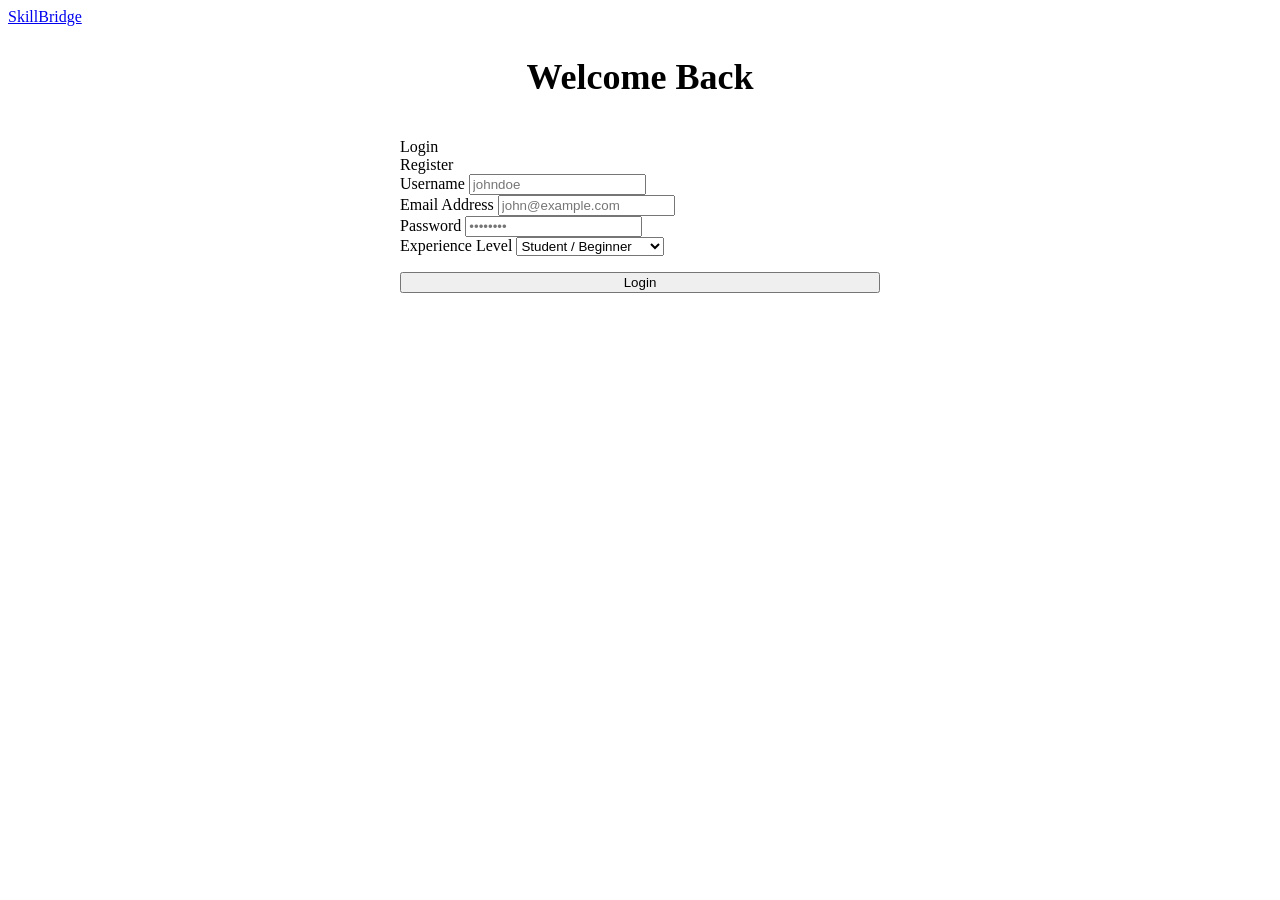
==== frontend/auth.html @ f8581ce5 "feat: Initialize SkillBridge application with user authentication, skill roadmaps, and data manageme" ====
<!DOCTYPE html>
<html lang="en">
<head>
    <meta charset="UTF-8">
    <meta name="viewport" content="width=device-width, initial-scale=1.0">
    <title>SkillBridge | Join Us</title>
    <link rel="stylesheet" href="css/style.css">
</head>
<body>
    <nav>
        <div class="container">
            <a href="index.html" class="logo"><div class="logo-dot"></div>SkillBridge</a>
        </div>
    </nav>

    <div class="auth-container container">
        <div class="glass-card fade-in" style="max-width: 480px; margin: 0 auto;">
            <h2 style="text-align: center; margin-bottom: 2.5rem; font-size: 2.25rem; font-weight: 700;" id="auth-title">Welcome Back</h2>
            
            <div class="auth-tabs">
                <div class="auth-tab active" id="tab-login" onclick="switchAuth('login')">Login</div>
                <div class="auth-tab" id="tab-register" onclick="switchAuth('register')">Register</div>
            </div>

            <form id="auth-form">
                <div id="username-group" class="form-group hidden">
                    <label for="username">Username</label>
                    <input type="text" id="username" placeholder="johndoe">
                </div>
                <div class="form-group">
                    <label for="email">Email Address</label>
                    <input type="email" id="email" placeholder="john@example.com" required>
                </div>
                <div class="form-group">
                    <label for="password">Password</label>
                    <input type="password" id="password" placeholder="••••••••" required>
                </div>
                <div id="experience-group" class="form-group hidden">
                    <label for="experience">Experience Level</label>
                    <select id="experience">
                        <option value="student">Student / Beginner</option>
                        <option value="professional">Working Professional</option>
                    </select>
                </div>
                <button type="submit" class="btn btn-primary" style="width: 100%; margin-top: 1rem" id="auth-submit">Login</button>
            </form>
            
            <p id="auth-message" style="text-align: center; margin-top: 1.5rem; color: var(--error); font-size: 0.9rem; min-height: 1.5rem"></p>
        </div>
    </div>

    <script src="js/api.js"></script>
    <script src="js/auth.js"></script>
</body>
</html>
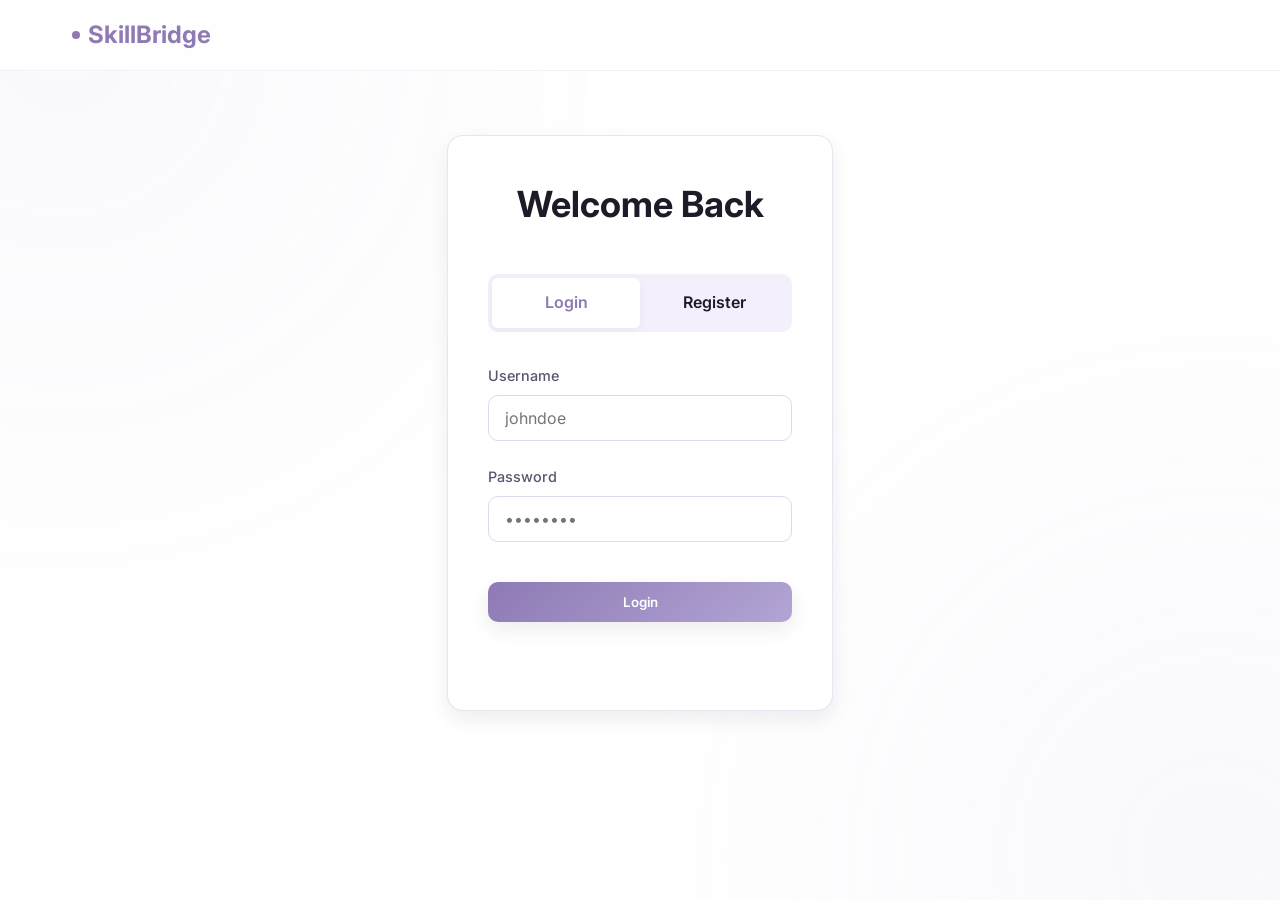
==== commit e93d2d4c: "feat: Added login, signup, and interactive onboarding with dynamic questions" ====
--- a/frontend/auth.html
+++ b/frontend/auth.html
@@ -23,26 +23,103 @@
             </div>
 
             <form id="auth-form">
-                <div id="username-group" class="form-group hidden">
-                    <label for="username">Username</label>
-                    <input type="text" id="username" placeholder="johndoe">
+                <div id="step-1" class="auth-step">
+                    <div id="username-group" class="form-group">
+                        <label for="username">Username</label>
+                        <input type="text" id="username" placeholder="johndoe" required>
+                    </div>
+                    <div class="form-group">
+                        <label for="password">Password</label>
+                        <input type="password" id="password" placeholder="••••••••" required>
+                    </div>
+                    <button type="button" class="btn btn-primary hidden" style="width: 100%; margin-top: 1rem" id="btn-next">Next</button>
+                    <button type="submit" class="btn btn-primary" style="width: 100%; margin-top: 1rem" id="auth-submit">Login</button>
                 </div>
-                <div class="form-group">
-                    <label for="email">Email Address</label>
-                    <input type="email" id="email" placeholder="john@example.com" required>
+
+                <div id="step-2" class="auth-step hidden">
+                    <div class="form-group">
+                        <label for="semester">Engineering Semester</label>
+                        <select id="semester">
+                            <option value="1">Semester 1</option>
+                            <option value="2">Semester 2</option>
+                            <option value="3">Semester 3</option>
+                            <option value="4">Semester 4</option>
+                            <option value="5">Semester 5</option>
+                            <option value="6">Semester 6</option>
+                            <option value="7">Semester 7</option>
+                            <option value="8">Semester 8</option>
+                        </select>
+                    </div>
+                    <div class="form-group">
+                        <label for="branch">Branch</label>
+                        <select id="branch" onchange="document.getElementById('other-branch').classList.toggle('hidden', this.value !== 'OTHER')">
+                            <option value="CSE">Computer Science & Engineering</option>
+                            <option value="IT">Information Technology</option>
+                            <option value="ECE">Electronics & Communication</option>
+                            <option value="MECH">Mechanical Engineering</option>
+                            <option value="CIVIL">Civil Engineering</option>
+                            <option value="OTHER">Other</option>
+                        </select>
+                        <input type="text" id="other-branch" placeholder="Please specify your branch" class="hidden" style="margin-top: 0.5rem; width: 100%;">
+                    </div>
+                    <div class="form-group">
+                        <label>Interests</label>
+                        <div class="interests-grid">
+                            <label class="interest-pill"><input type="checkbox" name="interest" value="Software Engineering"> <span>Software Eng.</span></label>
+                            <label class="interest-pill"><input type="checkbox" name="interest" value="Core Electronics & Hardware"> <span>Hardware/Electronics</span></label>
+                            <label class="interest-pill"><input type="checkbox" name="interest" value="Mechanical & Automotive"> <span>Mechanical</span></label>
+                            <label class="interest-pill"><input type="checkbox" name="interest" value="Civil & Infrastructure"> <span>Civil Eng.</span></label>
+                            <label class="interest-pill"><input type="checkbox" name="interest" value="Data Science & AI"> <span>Data & AI</span></label>
+                            <label class="interest-pill"><input type="checkbox" name="interest" value="Design & UX"> <span>Design & UX</span></label>
+                            <label class="interest-pill"><input type="checkbox" name="interest" value="Management & Business"> <span>Management</span></label>
+                            <label class="interest-pill"><input type="checkbox" name="interest" value="Research & Academics"> <span>Research</span></label>
+                        </div>
+                        <style>
+                            .interests-grid {
+                                display: grid; grid-template-columns: 1fr 1fr; gap: 0.75rem; margin-top: 0.75rem;
+                            }
+                            .interest-pill {
+                                position: relative;
+                                display: block;
+                                cursor: pointer;
+                            }
+                            .interest-pill input {
+                                position: absolute;
+                                opacity: 0;
+                                cursor: pointer;
+                                height: 0;
+                                width: 0;
+                            }
+                            .interest-pill span {
+                                display: flex;
+                                justify-content: center;
+                                align-items: center;
+                                padding: 0.6rem;
+                                background: rgba(255, 255, 255, 0.05);
+                                border: 1px solid rgba(255, 255, 255, 0.1);
+                                border-radius: var(--radius-md, 8px);
+                                font-size: 0.9rem;
+                                color: var(--text-muted, #a1a1aa);
+                                transition: all 0.2s ease;
+                                text-align: center;
+                            }
+                            .interest-pill:hover span {
+                                border-color: rgba(255, 255, 255, 0.3);
+                                background: rgba(255, 255, 255, 0.08);
+                            }
+                            .interest-pill input:checked ~ span {
+                                background: rgba(147, 51, 234, 0.15);
+                                border-color: var(--primary, #9333ea);
+                                color: var(--primary, #9333ea);
+                                font-weight: 600;
+                            }
+                        </style>
+                    </div>
+                    <div style="display: flex; gap: 1rem; margin-top: 1.5rem">
+                        <button type="button" class="btn btn-outline" style="flex: 1;" id="btn-prev">Back</button>
+                        <button type="submit" class="btn btn-primary" style="flex: 1;" id="auth-submit-register">Register</button>
+                    </div>
                 </div>
-                <div class="form-group">
-                    <label for="password">Password</label>
-                    <input type="password" id="password" placeholder="••••••••" required>
-                </div>
-                <div id="experience-group" class="form-group hidden">
-                    <label for="experience">Experience Level</label>
-                    <select id="experience">
-                        <option value="student">Student / Beginner</option>
-                        <option value="professional">Working Professional</option>
-                    </select>
-                </div>
-                <button type="submit" class="btn btn-primary" style="width: 100%; margin-top: 1rem" id="auth-submit">Login</button>
             </form>
             
             <p id="auth-message" style="text-align: center; margin-top: 1.5rem; color: var(--error); font-size: 0.9rem; min-height: 1.5rem"></p>
--- a/frontend/css/style.css
+++ b/frontend/css/style.css
@@ -0,0 +1,538 @@
+@import url('https://fonts.googleapis.com/css2?family=Inter:wght@300;400;500;600;700&display=swap');
+
+:root {
+    /* High-Tech Professional Theme Palette */
+    --primary: #8E7AB5;
+    --primary-light: #B2A4D4;
+    --primary-dark: #5D4D7A;
+    --secondary: #F4F0FB;
+    --accent: #D1C4E9;
+    --background: #FFFFFF;
+    --surface: #FDFBFF;
+    --text-main: #1F1A28;
+    --text-muted: #5C5470;
+    --text-light: #8E86A0;
+    --white: #FFFFFF;
+    --error: #FF5252;
+    --success: #4CAF50;
+    
+    /* Refined Effects */
+    --shadow-sm: 0 2px 8px rgba(31, 26, 40, 0.05);
+    --shadow-md: 0 8px 20px rgba(31, 26, 40, 0.08);
+    --shadow-lg: 0 15px 35px rgba(31, 26, 40, 0.12);
+    --glass: rgba(255, 255, 255, 0.85);
+    --glass-border: rgba(142, 122, 181, 0.2);
+    --radius-sm: 6px;
+    --radius-md: 10px;
+    --radius-lg: 16px;
+    --radius-xl: 24px;
+}
+
+* {
+    margin: 0;
+    padding: 0;
+    box-sizing: border-box;
+    font-family: 'Inter', sans-serif;
+}
+
+body {
+    background-color: var(--background);
+    color: var(--text-main);
+    line-height: 1.6;
+    overflow-x: hidden;
+}
+
+/* Background Gradients */
+body::before {
+    content: '';
+    position: fixed;
+    top: 0;
+    left: 0;
+    width: 100%;
+    height: 100%;
+    background: radial-gradient(circle at 5% 5%, rgba(142, 122, 181, 0.05) 0%, transparent 40%),
+                radial-gradient(circle at 95% 95%, rgba(178, 164, 212, 0.08) 0%, transparent 40%);
+    z-index: -1;
+}
+
+a {
+    text-decoration: none;
+    color: inherit;
+    transition: 0.3s;
+}
+
+ul {
+    list-style: none;
+}
+
+.container {
+    max-width: 1200px;
+    margin: 0 auto;
+    padding: 0 2rem;
+}
+
+/* Typography */
+h1 { font-size: 3rem; font-weight: 700; line-height: 1.2; }
+h2 { font-size: 2.25rem; font-weight: 600; }
+h3 { font-size: 1.5rem; font-weight: 600; }
+
+/* Buttons */
+.btn {
+    display: inline-block;
+    padding: 0.75rem 1.5rem;
+    border-radius: var(--radius-md);
+    font-weight: 600;
+    cursor: pointer;
+    transition: all 0.3s ease;
+    border: none;
+    text-align: center;
+}
+
+.btn-primary {
+    background: linear-gradient(135deg, var(--primary), var(--primary-light));
+    color: white;
+    box-shadow: var(--shadow-md);
+}
+
+.btn-primary:hover {
+    transform: translateY(-2px);
+    box-shadow: var(--shadow-lg);
+    filter: brightness(1.05);
+}
+
+.btn-outline {
+    background: transparent;
+    border: 2px solid var(--primary);
+    color: var(--primary);
+}
+
+.btn-outline:hover {
+    background: var(--secondary);
+    border-color: var(--primary-dark);
+    color: var(--primary-dark);
+}
+
+.btn-text {
+    color: var(--primary);
+    padding: 0.5rem;
+}
+
+/* Glass Card */
+.glass-card, .card {
+    background: var(--white);
+    border: 1px solid var(--glass-border);
+    border-radius: var(--radius-lg);
+    padding: 2.5rem;
+    box-shadow: var(--shadow-md);
+    transition: all 0.3s cubic-bezier(0.4, 0, 0.2, 1);
+}
+
+.glass-card:hover, .card:hover {
+    transform: translateY(-8px);
+    box-shadow: var(--shadow-lg);
+    border-color: var(--primary-light);
+}
+
+.platform-badge {
+    display: inline-block;
+    padding: 0.2rem 0.6rem;
+    border-radius: 4px;
+    font-weight: 700;
+    text-transform: uppercase;
+    letter-spacing: 0.5px;
+}
+
+/* Navigation */
+nav {
+    padding: 1rem 0;
+    position: sticky;
+    top: 0;
+    background: rgba(255, 255, 255, 0.8);
+    backdrop-filter: blur(12px);
+    -webkit-backdrop-filter: blur(12px);
+    z-index: 100;
+    border-bottom: 1px solid var(--secondary);
+}
+
+nav .container {
+    display: flex;
+    justify-content: space-between;
+    align-items: center;
+}
+
+.logo {
+    font-size: 1.5rem;
+    font-weight: 700;
+    color: var(--primary);
+    display: flex;
+    align-items: center;
+    gap: 0.5rem;
+}
+
+.logo-dot {
+    width: 8px;
+    height: 8px;
+    background: var(--primary);
+    border-radius: 50%;
+}
+
+.nav-links {
+    display: flex;
+    gap: 2rem;
+    align-items: center;
+}
+
+.nav-links a {
+    font-weight: 500;
+    color: var(--text-muted);
+}
+
+.nav-links a:hover, .nav-links a.active {
+    color: var(--primary);
+}
+
+/* Hero Section */
+.hero {
+    padding: 8rem 0 4rem;
+    text-align: center;
+}
+
+.hero h1 {
+    margin-bottom: 1.5rem;
+    background: linear-gradient(135deg, var(--text-main), var(--primary-dark));
+    background-clip: text;
+    -webkit-background-clip: text;
+    -webkit-text-fill-color: transparent;
+}
+
+.hero p {
+    font-size: 1.25rem;
+    color: var(--text-muted);
+    max-width: 700px;
+    margin: 0 auto 2.5rem;
+}
+
+.hero-actions {
+    display: flex;
+    justify-content: center;
+    gap: 1.5rem;
+}
+
+/* Auth Pages */
+.auth-container {
+    max-width: 450px;
+    margin: 4rem auto;
+}
+
+.auth-tabs {
+    display: flex;
+    margin-bottom: 2rem;
+    background: var(--secondary);
+    border-radius: var(--radius-md);
+    padding: 0.25rem;
+}
+
+.auth-tab {
+    flex: 1;
+    text-align: center;
+    padding: 0.75rem;
+    border-radius: var(--radius-sm);
+    cursor: pointer;
+    font-weight: 600;
+    transition: 0.3s;
+}
+
+.auth-tab.active {
+    background: white;
+    color: var(--primary);
+    box-shadow: var(--shadow-sm);
+}
+
+.form-group {
+    margin-bottom: 1.5rem;
+}
+
+.form-group label {
+    display: block;
+    margin-bottom: 0.5rem;
+    font-weight: 500;
+    font-size: 0.9rem;
+    color: var(--text-muted);
+}
+
+.form-group input, .form-group select {
+    width: 100%;
+    padding: 0.75rem 1rem;
+    border: 1px solid #E0D7F0;
+    border-radius: var(--radius-md);
+    background: white;
+    transition: 0.3s;
+    font-size: 1rem;
+}
+
+.form-group input:focus {
+    outline: none;
+    border-color: var(--primary);
+    box-shadow: 0 0 0 3px rgba(155, 137, 196, 0.1);
+}
+
+/* Footer */
+footer {
+    padding: 4rem 0 2rem;
+    text-align: center;
+    color: var(--text-muted);
+}
+
+/* Utilities */
+.text-primary { color: var(--primary); }
+.mt-4 { margin-top: 1rem; }
+.mb-4 { margin-bottom: 1rem; }
+.hidden { display: none; }
+
+/* Dashboard & Cards */
+.grid {
+    display: grid;
+    grid-template-columns: repeat(auto-fill, minmax(300px, 1fr));
+    gap: 2rem;
+    margin-top: 2rem;
+}
+
+/* Skill Selection */
+.skill-grid {
+    display: grid;
+    grid-template-columns: repeat(auto-fill, minmax(150px, 1fr));
+    gap: 1rem;
+    margin: 2rem 0;
+}
+
+.skill-chip {
+    padding: 1rem;
+    background: white;
+    border: 1px solid var(--secondary);
+    border-radius: var(--radius-md);
+    cursor: pointer;
+    text-align: center;
+    transition: all 0.2s;
+    font-size: 0.9rem;
+    display: flex;
+    flex-direction: column;
+    align-items: center;
+    gap: 0.5rem;
+}
+
+.skill-chip i { font-size: 1.5rem; }
+
+.skill-chip:hover {
+    border-color: var(--primary-light);
+    transform: translateY(-2px);
+    box-shadow: var(--shadow-sm);
+}
+
+.skill-chip.selected {
+    background: var(--primary);
+    color: white;
+    border-color: var(--primary);
+    box-shadow: var(--shadow-md);
+}
+
+/* Domain Cards */
+.domain-card {
+    background: var(--white);
+    padding: 2.5rem;
+    border-radius: var(--radius-lg);
+    border: 1px solid var(--secondary);
+    text-align: left;
+    height: 100%;
+    display: flex;
+    flex-direction: column;
+    transition: all 0.3s cubic-bezier(0.4, 0, 0.2, 1);
+    box-shadow: var(--shadow-sm);
+    position: relative;
+}
+
+.domain-card:hover {
+    transform: translateY(-5px);
+}
+
+.match-badge {
+    position: absolute;
+    top: -10px;
+    right: 20px;
+    background: var(--primary);
+    color: white;
+    padding: 0.5rem 1rem;
+    border-radius: 20px;
+    font-weight: 700;
+    font-size: 0.8rem;
+    box-shadow: var(--shadow-md);
+    z-index: 1;
+}
+
+.score-circle {
+    width: 60px;
+    height: 60px;
+    background: var(--secondary);
+    border-radius: 50%;
+    display: flex;
+    align-items: center;
+    justify-content: center;
+    font-size: 1.5rem;
+    color: var(--primary);
+    margin-bottom: 1.5rem;
+    border: 3px solid var(--primary-light);
+}
+
+.career-list {
+    display: flex;
+    flex-wrap: wrap;
+    gap: 0.5rem;
+}
+
+.tag {
+    background: var(--secondary);
+    color: var(--primary-dark);
+    padding: 0.25rem 0.75rem;
+    border-radius: 20px;
+    font-size: 0.75rem;
+    font-weight: 600;
+}
+
+
+/* Animations */
+@keyframes fadeIn {
+    from { opacity: 0; transform: translateY(10px); }
+    to { opacity: 1; transform: translateY(0); }
+}
+
+@keyframes float {
+    0% { transform: translateY(0px); }
+    50% { transform: translateY(-20px); }
+    100% { transform: translateY(0px); }
+}
+
+.fade-in {
+    animation: fadeIn 0.5s ease-out forwards;
+}
+
+/* ── Enhancement v2 Styles ────────────────────────────────────────── */
+.top-pick-badge {
+    position: absolute;
+    top: -12px;
+    left: 20px;
+    background: linear-gradient(135deg, #FFD700, #FFA500);
+    color: #5D4037;
+    padding: 4px 12px;
+    border-radius: 20px;
+    font-size: 0.75rem;
+    font-weight: 800;
+    text-transform: uppercase;
+    box-shadow: 0 4px 10px rgba(255, 215, 0, 0.4);
+    z-index: 2;
+    display: flex;
+    align-items: center;
+    gap: 4px;
+}
+
+.trending-strip {
+    display: flex;
+    gap: 1rem;
+    overflow-x: auto;
+    padding: 1rem 0;
+    margin-bottom: 2rem;
+    scrollbar-width: none;
+}
+.trending-strip::-webkit-scrollbar { display: none; }
+
+.trending-pill {
+    background: white;
+    padding: 0.6rem 1.2rem;
+    border-radius: 30px;
+    border: 1px solid var(--secondary);
+    display: flex;
+    align-items: center;
+    gap: 0.5rem;
+    white-space: nowrap;
+    transition: 0.3s;
+    cursor: pointer;
+    font-size: 0.9rem;
+    font-weight: 600;
+    color: var(--text-muted);
+}
+.trending-pill:hover { border-color: var(--primary); color: var(--primary); transform: translateY(-2px); }
+
+.level-section {
+    margin-bottom: 4rem;
+}
+.level-header {
+    display: flex;
+    align-items: center;
+    gap: 1rem;
+    margin-bottom: 2rem;
+    padding-bottom: 1rem;
+    border-bottom: 2px solid var(--secondary);
+}
+.level-badge {
+    background: var(--primary-light);
+    color: var(--primary-dark);
+    width: 32px;
+    height: 32px;
+    border-radius: 50%;
+    display: flex;
+    align-items: center;
+    justify-content: center;
+    font-weight: 800;
+}
+
+.countdown-badge {
+    background: #FFF3E0;
+    color: #E65100;
+    padding: 4px 10px;
+    border-radius: 6px;
+    font-size: 0.75rem;
+    font-weight: 700;
+    display: inline-flex;
+    align-items: center;
+    gap: 4px;
+}
+
+.status-indicator {
+    display: flex;
+    align-items: center;
+    gap: 6px;
+    font-size: 0.8rem;
+    font-weight: 600;
+}
+.status-dot { width: 8px; height: 8px; border-radius: 50%; }
+.status-dot.tried { background: #FFB300; box-shadow: 0 0 8px #FFB300; }
+.status-dot.completed { background: #4CAF50; box-shadow: 0 0 8px #4CAF50; }
+
+.action-btns { display: flex; gap: 1rem; margin-top: 1.5rem; }
+
+.commit-bar {
+    position: fixed;
+    bottom: 30px;
+    left: 50%;
+    transform: translateX(-50%);
+    background: rgba(255, 255, 255, 0.9);
+    backdrop-filter: blur(10px);
+    padding: 1.5rem 3rem;
+    border-radius: 50px;
+    box-shadow: 0 10px 40px rgba(0,0,0,0.1);
+    display: flex;
+    align-items: center;
+    gap: 2rem;
+    z-index: 100;
+    border: 1px solid var(--secondary);
+}
+
+.active-path-card {
+    background: linear-gradient(135deg, var(--primary), var(--primary-dark));
+    color: white;
+    padding: 2rem;
+    border-radius: var(--radius-lg);
+    margin-bottom: 3rem;
+    display: flex;
+    justify-content: space-between;
+    align-items: center;
+}
+
